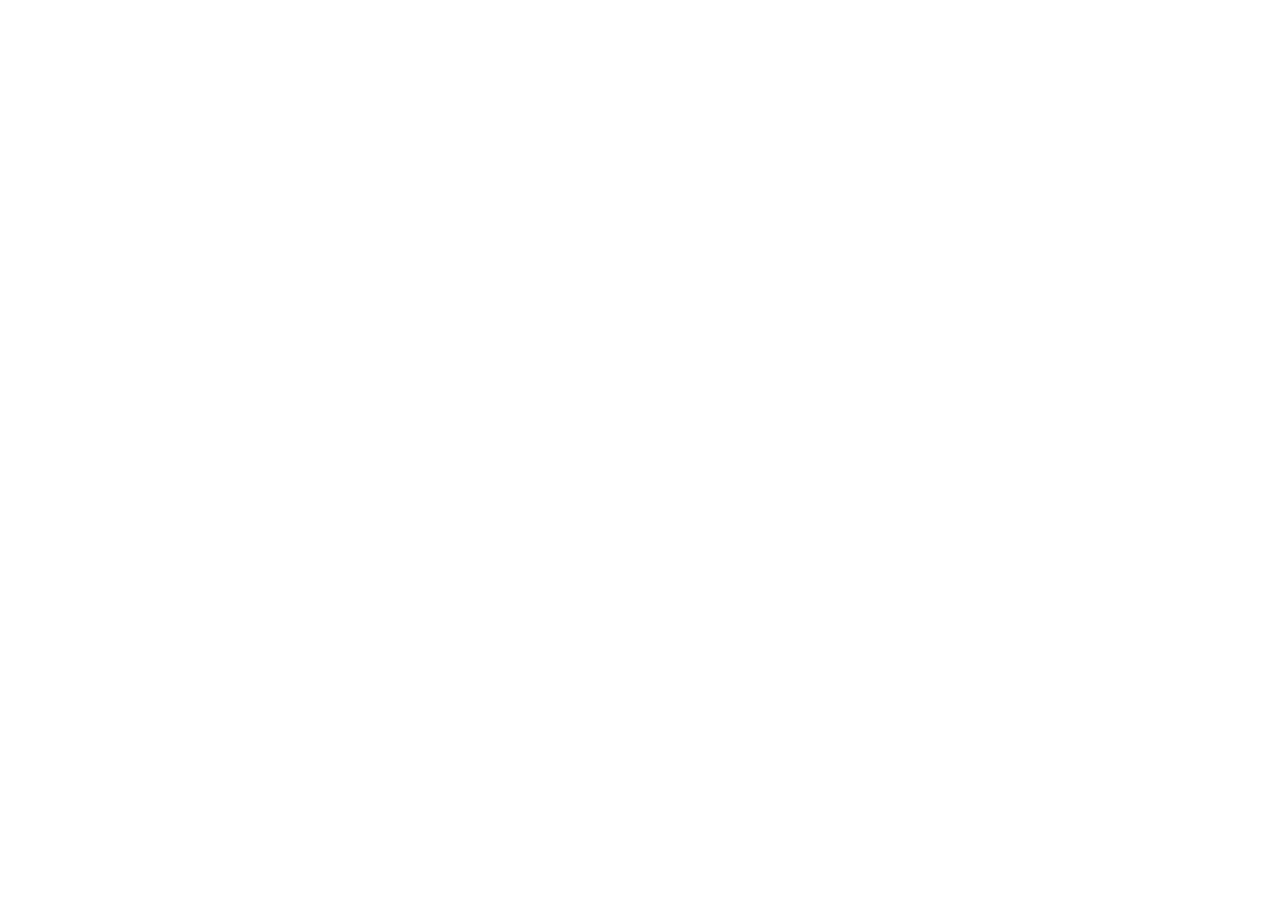
==== docs/index.html @ 3b177caa "Build Taj Al studio website and preview deployment Co-authored-by: arena-agent <297053741+arena-agen" ====
<!doctype html>
<html lang="en">
<head>
  <meta charset="UTF-8">
  <meta name="viewport" content="width=device-width, initial-scale=1.0">
  <meta name="theme-color" content="#070707">
  <meta name="description" content="Taj Al is an independent AI and digital studio building apps, websites, AI products and brands from Tajikistan to the world.">
  <title>Taj Al — AI & Digital Studio</title>
  <link rel="preconnect" href="https://fonts.googleapis.com">
  <link rel="preconnect" href="https://fonts.gstatic.com" crossorigin>
  <link href="https://fonts.googleapis.com/css2?family=DM+Sans:wght@400;500;600&family=Manrope:wght@400;500;600;700;800&display=swap" rel="stylesheet">
  <link rel="icon" href="/GloboVerse/tajal-mark.svg" type="image/svg+xml">
  <link rel="stylesheet" href="/GloboVerse/styles.css">
</head>
<body>
  <div id="app"></div>
  <script src="/GloboVerse/site.js"></script>
</body>
</html>
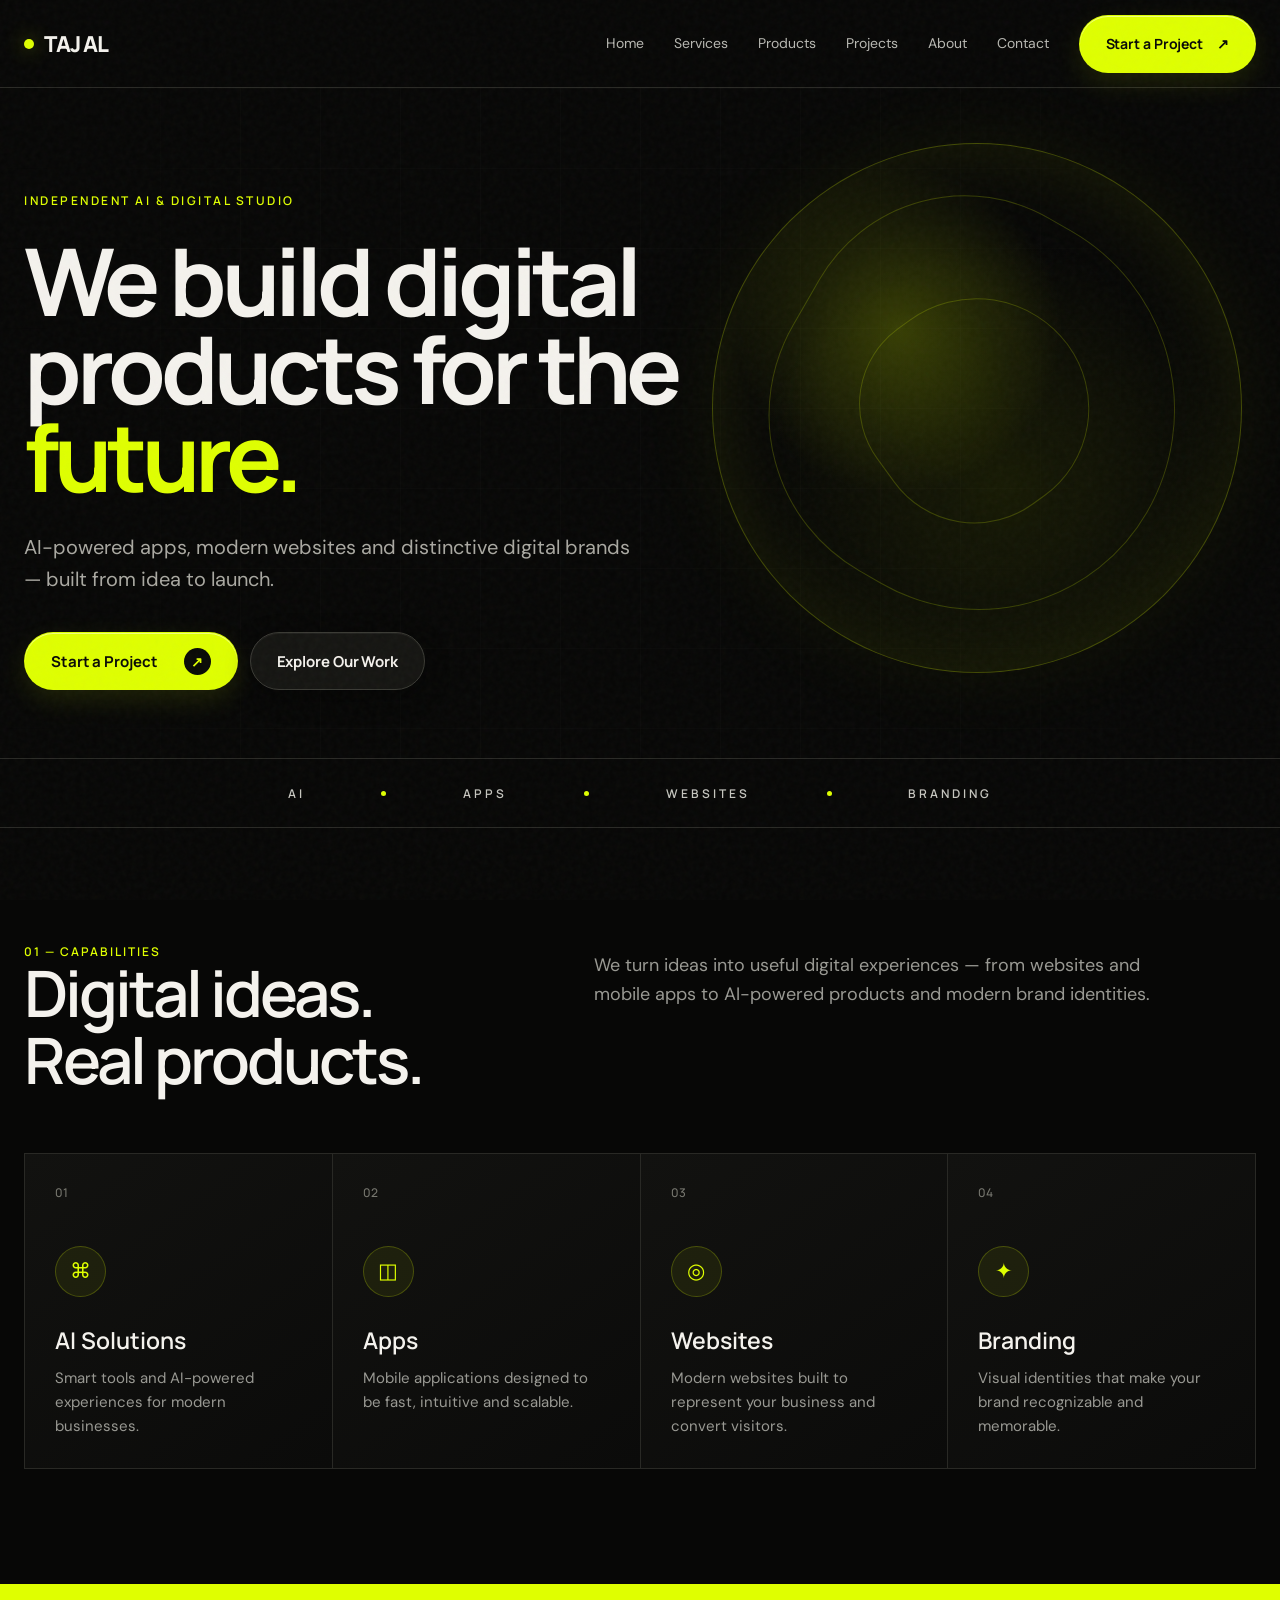
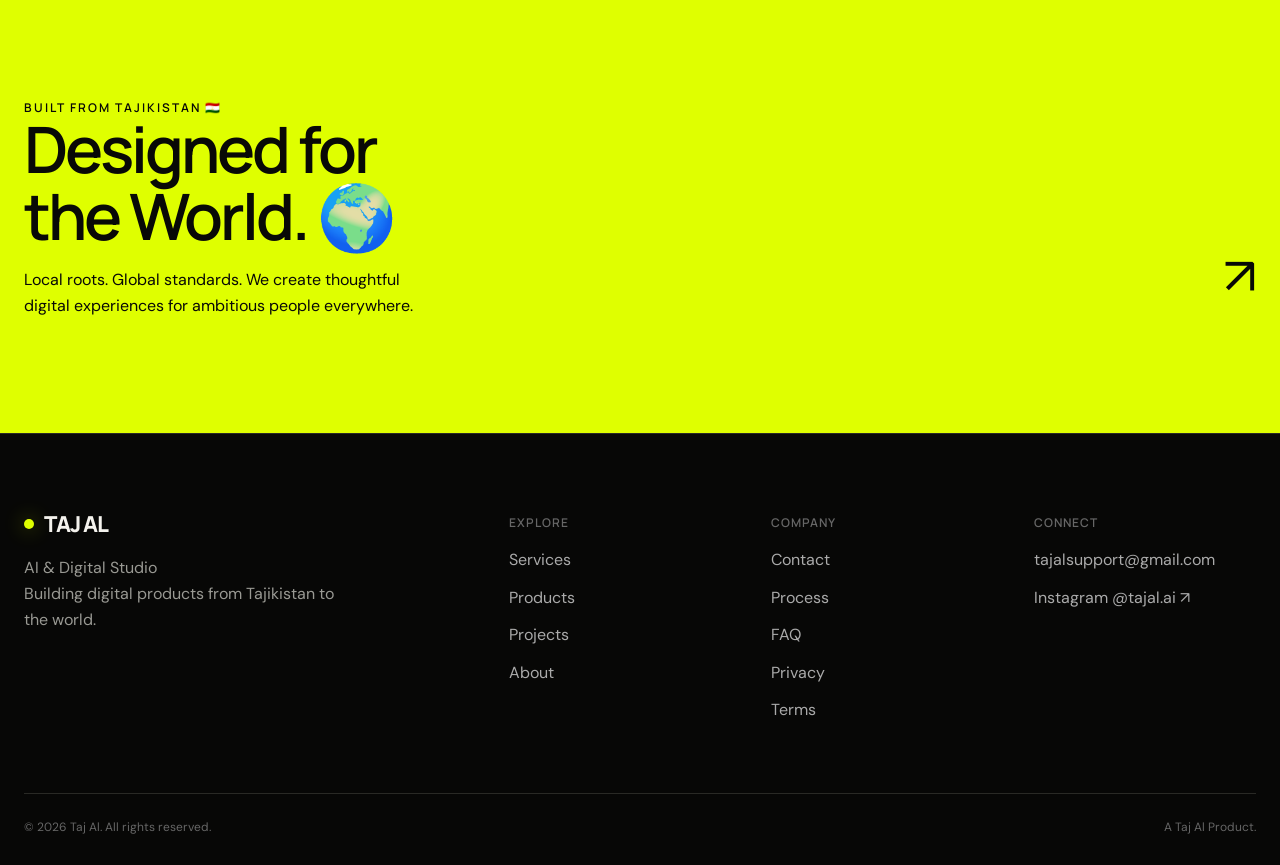
==== commit f751d2a1: "Prepare temporary Taj Al GitHub Pages preview Co-authored-by: arena-agent <297053741+arena-agent@use" ====
--- a/docs/index.html
+++ b/docs/index.html
@@ -9,11 +9,11 @@
   <link rel="preconnect" href="https://fonts.googleapis.com">
   <link rel="preconnect" href="https://fonts.gstatic.com" crossorigin>
   <link href="https://fonts.googleapis.com/css2?family=DM+Sans:wght@400;500;600&family=Manrope:wght@400;500;600;700;800&display=swap" rel="stylesheet">
-  <link rel="icon" href="/GloboVerse/tajal-mark.svg" type="image/svg+xml">
-  <link rel="stylesheet" href="/GloboVerse/styles.css">
+  <link rel="icon" href="tajal-mark.svg" type="image/svg+xml">
+  <link rel="stylesheet" href="styles.css?v=4">
 </head>
 <body>
   <div id="app"></div>
-  <script src="/GloboVerse/site.js"></script>
+  <script src="site.js?v=4"></script>
 </body>
 </html>
--- a/docs/styles.css
+++ b/docs/styles.css
@@ -0,0 +1,54 @@
+:root{--ink:#f4f2ed;--muted:#999993;--line:#292925;--lime:#dfff00;--lime2:#a7ff00;--card:#11110f;--black:#070706;--pad:max(24px,calc((100vw - 1240px)/2));}*{box-sizing:border-box}html{scroll-behavior:smooth}body{margin:0;background:var(--black);color:var(--ink);font-family:'DM Sans',sans-serif;font-size:16px;line-height:1.6}a{color:inherit;text-decoration:none}button,input,textarea,select{font:inherit}.noise{position:fixed;inset:0;pointer-events:none;z-index:20;opacity:.035;background-image:url("data:image/svg+xml,%3Csvg viewBox='0 0 180 180' xmlns='http://www.w3.org/2000/svg'%3E%3Cfilter id='n'%3E%3CfeTurbulence type='fractalNoise' baseFrequency='.9' numOctaves='4' stitchTiles='stitch'/%3E%3C/filter%3E%3Crect width='100%25' height='100%25' filter='url(%23n)'/%3E%3C/svg%3E")}.nav{height:88px;padding:0 var(--pad);display:flex;align-items:center;justify-content:space-between;border-bottom:1px solid var(--line);position:relative;z-index:10}.brand{font:800 22px Manrope;letter-spacing:-1px;display:flex;align-items:center;gap:10px}.brand-dot{width:10px;height:10px;background:var(--lime);border-radius:50%;box-shadow:0 0 20px #dfff0077}.links{display:flex;gap:30px;align-items:center}.links a{font-size:14px;color:#b8b8b2;transition:.2s}.links a:hover,.links a.active{color:white}.cta{display:inline-flex;align-items:center;justify-content:center;gap:14px;background:var(--lime);color:#090a06!important;padding:13px 19px;border-radius:4px;font-weight:700;font-size:14px;border:1px solid var(--lime);transition:.2s}.cta:hover{background:#efff71;transform:translateY(-2px)}.cta.ghost{background:transparent;color:white!important;border-color:#3a3a34}.menu{display:none;background:none;border:0;color:white;font-size:24px}.hero{min-height:670px;padding:104px var(--pad) 54px;position:relative;overflow:hidden}.hero-grid{position:absolute;inset:0;background-image:linear-gradient(#24241e77 1px,transparent 1px),linear-gradient(90deg,#24241e77 1px,transparent 1px);background-size:80px 80px;mask-image:linear-gradient(to right,transparent,black 25%,black 70%,transparent);opacity:.35}.orb{position:absolute;width:530px;height:530px;right:3vw;top:55px;border-radius:50%;border:1px solid #dfff0044;background:radial-gradient(circle at 35% 35%,#dfff0035,transparent 34%),radial-gradient(circle at 55% 65%,#59680033,transparent 55%);box-shadow:inset 0 0 90px #dfff0018,0 0 90px #dfff000d}.orb:after,.orb:before{content:'';position:absolute;inset:12%;border:1px solid #dfff0033;border-radius:45% 55% 52% 48%;transform:rotate(30deg)}.orb:before{inset:29%;transform:rotate(-36deg)}.eyebrow{color:var(--lime);text-transform:uppercase;letter-spacing:2.5px;font:600 12px Manrope;margin-bottom:28px;position:relative}.hero h1,.page-hero h1{font:700 clamp(52px,7.3vw,108px)/.94 Manrope;letter-spacing:-5px;margin:0;max-width:920px;position:relative}.hero h1 span{color:var(--lime)}.lead{font-size:20px;color:#aaa9a2;max-width:620px;margin:31px 0 37px;position:relative}.actions{display:flex;gap:12px;position:relative}.ticker{height:70px;border-top:1px solid var(--line);border-bottom:1px solid var(--line);display:flex;align-items:center;justify-content:center;gap:clamp(25px,6vw,95px);font:600 12px Manrope;letter-spacing:3px;color:#c6c6bf}.ticker i{width:5px;height:5px;border-radius:50%;background:var(--lime)}section{padding:115px var(--pad)}.section-head{display:grid;grid-template-columns:1fr 1.25fr;gap:40px;margin-bottom:60px}.kicker{font:600 12px Manrope;color:var(--lime);letter-spacing:2px;text-transform:uppercase}.section-head h2,.statement h2{font:600 clamp(38px,5vw,68px)/1.04 Manrope;letter-spacing:-3px;margin:0}.section-head p{color:var(--muted);font-size:18px;max-width:570px;margin:8px 0}.cards{display:grid;grid-template-columns:repeat(4,1fr);border-top:1px solid var(--line);border-left:1px solid var(--line)}.card{min-height:300px;padding:30px;border-right:1px solid var(--line);border-bottom:1px solid var(--line);background:linear-gradient(145deg,#121210,#0b0b0a);display:flex;flex-direction:column;transition:.25s}.card:hover{background:#181914;transform:translateY(-4px)}.card-num{font:500 12px Manrope;color:#77776f}.icon{margin:45px 0 27px;width:51px;height:51px;border-radius:50%;display:grid;place-items:center;background:#dfff0012;color:var(--lime);font-size:21px;border:1px solid #dfff0038}.card h3{font:600 23px Manrope;margin:0 0 10px}.card p{color:var(--muted);margin:0;font-size:15px}.statement{background:var(--lime);color:#080906;display:grid;grid-template-columns:1.4fr .6fr;align-items:end;gap:30px}.statement .label{font:600 12px Manrope;letter-spacing:2px}.statement p{max-width:420px;margin:18px 0 0}.arrow{font-size:52px;text-align:right}.page-hero{padding:100px var(--pad) 80px;border-bottom:1px solid var(--line);min-height:470px;display:flex;flex-direction:column;justify-content:flex-end;position:relative;overflow:hidden}.page-hero:after{content:'✦';position:absolute;right:var(--pad);top:72px;color:var(--lime);font-size:92px}.page-hero .lead{margin-bottom:0}.content{padding:90px var(--pad) 120px}.list-card{display:grid;grid-template-columns:90px 1fr auto;gap:30px;padding:42px 0;border-top:1px solid var(--line);align-items:start}.list-card:last-child{border-bottom:1px solid var(--line)}.list-card h2{font:600 clamp(29px,4vw,48px) Manrope;margin:0}.list-card p{color:var(--muted);max-width:600px}.tag{font-size:12px;color:var(--lime);letter-spacing:1px;text-transform:uppercase}.circle-link{width:70px;height:70px;border-radius:50%;border:1px solid #44443e;display:grid;place-items:center;transition:.2s}.list-card:hover .circle-link{background:var(--lime);color:#080806;transform:rotate(-35deg)}.features{display:flex;flex-wrap:wrap;gap:8px;margin-top:20px}.features span{border:1px solid var(--line);padding:7px 12px;font-size:12px;color:#bbb}.two-col{display:grid;grid-template-columns:1fr 1fr;gap:80px}.copy-block{padding:44px 0;border-top:1px solid var(--line)}.copy-block h2{font:600 34px Manrope;margin:0 0 15px}.copy-block p{color:var(--muted);font-size:18px}.origin{margin-top:70px;border:1px solid var(--line);padding:55px;background:radial-gradient(circle at 90%,#dfff0016,transparent 40%)}.origin h2{font:600 clamp(36px,5vw,70px)/1.05 Manrope;margin:0}.origin h2 span{color:var(--lime)}form{display:grid;gap:14px}.field{display:grid;gap:7px}.field label{font-size:12px;color:#aaa;text-transform:uppercase;letter-spacing:1px}.field input,.field textarea,.field select{background:#10100e;color:white;border:1px solid #30302b;border-radius:3px;padding:16px;outline:0}.field input:focus,.field textarea:focus,.field select:focus{border-color:var(--lime)}textarea{min-height:135px;resize:vertical}.contact-grid{display:grid;grid-template-columns:.75fr 1.25fr;gap:100px}.contact-note{font-size:25px;line-height:1.4}.contact-email{color:var(--lime);border-bottom:1px solid var(--lime)}.process-step{display:grid;grid-template-columns:100px 1fr 1fr;gap:30px;padding:40px 0;border-top:1px solid var(--line)}.process-step b{color:var(--lime);font:500 14px Manrope}.process-step h2{font:600 35px Manrope;margin:0}.process-step p{color:var(--muted);margin:5px 0}.faq-item{border-top:1px solid var(--line);padding:30px 0}.faq-item button{width:100%;display:flex;justify-content:space-between;background:none;border:0;color:white;text-align:left;font:600 22px Manrope;cursor:pointer}.faq-answer{color:var(--muted);max-width:700px;display:none;padding-top:15px}.faq-item.open .faq-answer{display:block}.legal{max-width:800px}.legal h2{margin-top:50px;font:600 28px Manrope}.legal p,.legal li{color:var(--muted)}footer{padding:75px var(--pad) 28px;border-top:1px solid var(--line)}.footer-top{display:grid;grid-template-columns:2fr 1fr 1fr 1fr;gap:40px;padding-bottom:70px}.footer-brand p{color:var(--muted);max-width:330px}.footer-col b{font:600 12px Manrope;color:#666;letter-spacing:1px;text-transform:uppercase}.footer-col a{display:block;color:#aaa;margin-top:12px}.footer-col a:hover{color:var(--lime)}.footer-bottom{padding-top:24px;border-top:1px solid var(--line);display:flex;justify-content:space-between;color:#666;font-size:12px}.reveal{animation:up .6s ease both}@keyframes up{from{opacity:0;transform:translateY(18px)}to{opacity:1;transform:none}}@media(max-width:900px){.links{display:none;position:absolute;top:88px;left:0;right:0;background:#0b0b09;padding:25px;flex-direction:column;border-bottom:1px solid var(--line)}.links.open{display:flex}.links .cta{width:100%}.menu{display:block}.hero{padding-top:80px;min-height:640px}.hero h1,.page-hero h1{letter-spacing:-3px}.orb{width:380px;height:380px;right:-180px;top:120px}.cards{grid-template-columns:1fr 1fr}.section-head,.two-col,.contact-grid{grid-template-columns:1fr;gap:25px}.statement{grid-template-columns:1fr}.list-card{grid-template-columns:60px 1fr}.list-card .circle-link{display:none}.footer-top{grid-template-columns:1fr 1fr}.process-step{grid-template-columns:60px 1fr}.process-step p{grid-column:2}.page-hero:after{display:none}}@media(max-width:560px){.nav{height:75px}.links{top:75px}.hero{padding-top:65px}.hero h1,.page-hero h1{letter-spacing:-2.5px}.lead{font-size:17px}.actions{flex-direction:column;align-items:stretch}.ticker{gap:15px;overflow:hidden;justify-content:flex-start;padding:0 20px;white-space:nowrap}.ticker i{display:none}section,.content{padding-top:75px;padding-bottom:75px}.cards{grid-template-columns:1fr}.section-head{margin-bottom:35px}.card{min-height:250px}.footer-top{grid-template-columns:1fr 1fr}.footer-brand{grid-column:1/-1}.footer-bottom{gap:20px;flex-direction:column}.origin{padding:30px}.list-card{grid-template-columns:1fr}.list-card .tag{order:-1}.contact-grid{gap:50px}}
+
+/* Taj Al action system — original, touch-first controls */
+.cta{
+  min-height:56px;
+  padding:0 24px;
+  border-radius:18px;
+  border-color:transparent;
+  font:700 15px Manrope,sans-serif;
+  letter-spacing:-.1px;
+  box-shadow:0 10px 28px #dfff001c, inset 0 1px #ffffff80;
+  cursor:pointer;
+  touch-action:manipulation;
+  -webkit-tap-highlight-color:transparent;
+  transition:transform .18s ease,box-shadow .18s ease,background .18s ease;
+}
+.cta span,.cta:not(.ghost){transition:transform .18s ease}
+.cta:hover{transform:translateY(-2px);box-shadow:0 14px 34px #dfff0030,inset 0 1px #ffffff99}
+.cta:active{transform:scale(.97);box-shadow:0 5px 14px #dfff0020}
+.cta:focus-visible,.circle-link:focus-visible,.menu:focus-visible,.faq-item button:focus-visible{outline:3px solid #dfff005c;outline-offset:4px}
+.cta.ghost{background:#151512;color:var(--ink)!important;border:1px solid #3a3a34;box-shadow:inset 0 1px #ffffff0c,0 8px 24px #0006}
+.cta.ghost:hover{background:#20201c;border-color:#606057}
+.actions .cta:first-child:after{content:'↗';width:27px;height:27px;margin-left:2px;border-radius:9px;background:#090a06;color:var(--lime);display:grid;place-items:center;font-size:14px}
+.actions .cta:first-child{gap:12px}
+.actions .cta:first-child{font-size:0}.actions .cta:first-child:before{content:'Start a Project';font-size:15px}
+.circle-link{width:64px;height:64px;border-radius:20px;background:#141411;border-color:#34342f;font-size:21px;box-shadow:inset 0 1px #ffffff0b;touch-action:manipulation}
+.list-card:hover .circle-link{border-radius:50%;box-shadow:0 10px 28px #dfff0025}
+.faq-item button{min-height:58px;padding:8px 4px;border-radius:14px;touch-action:manipulation}
+.faq-item button span{width:38px;height:38px;display:grid;place-items:center;border-radius:12px;background:#171714;border:1px solid #30302b;color:var(--lime);transition:.2s}
+.faq-item.open button span{transform:rotate(45deg);background:var(--lime);color:#090a06}
+.menu{width:48px;height:48px;border-radius:15px;background:#171714;border:1px solid #30302b;cursor:pointer;touch-action:manipulation}
+#contact-form>.cta{width:100%;margin-top:8px}
+@media(max-width:560px){
+  .actions{gap:10px}.actions .cta{width:100%;min-height:58px}
+  .cta{border-radius:17px}
+  .links{gap:8px;padding:14px 20px 22px;align-items:stretch}
+  .links>a:not(.cta){min-height:50px;padding:0 14px;border-radius:14px;display:flex;align-items:center;justify-content:space-between}
+  .links>a:not(.cta):after{content:'›';color:var(--lime);font-size:24px}
+  .links>a:not(.cta):active{background:#181815}
+  .links .cta{min-height:56px;margin-top:6px;border-radius:16px}
+}
+
+/* Refined mobile CTA language */
+.cta{border-radius:999px;min-height:58px;padding-inline:26px}
+.actions .cta{border-radius:999px}
+.actions .cta:first-child:after{border-radius:50%}
+.links .cta{border-radius:999px}
+@media(max-width:560px){
+  .hero h1{font-size:clamp(50px,14vw,68px);line-height:.98}
+  .actions .cta{min-height:62px;font-size:16px}
+  .actions .cta:first-child:before{font-size:16px}
+  .footer-col a{overflow-wrap:anywhere}
+  .statement h2{letter-spacing:-2.5px}
+}
